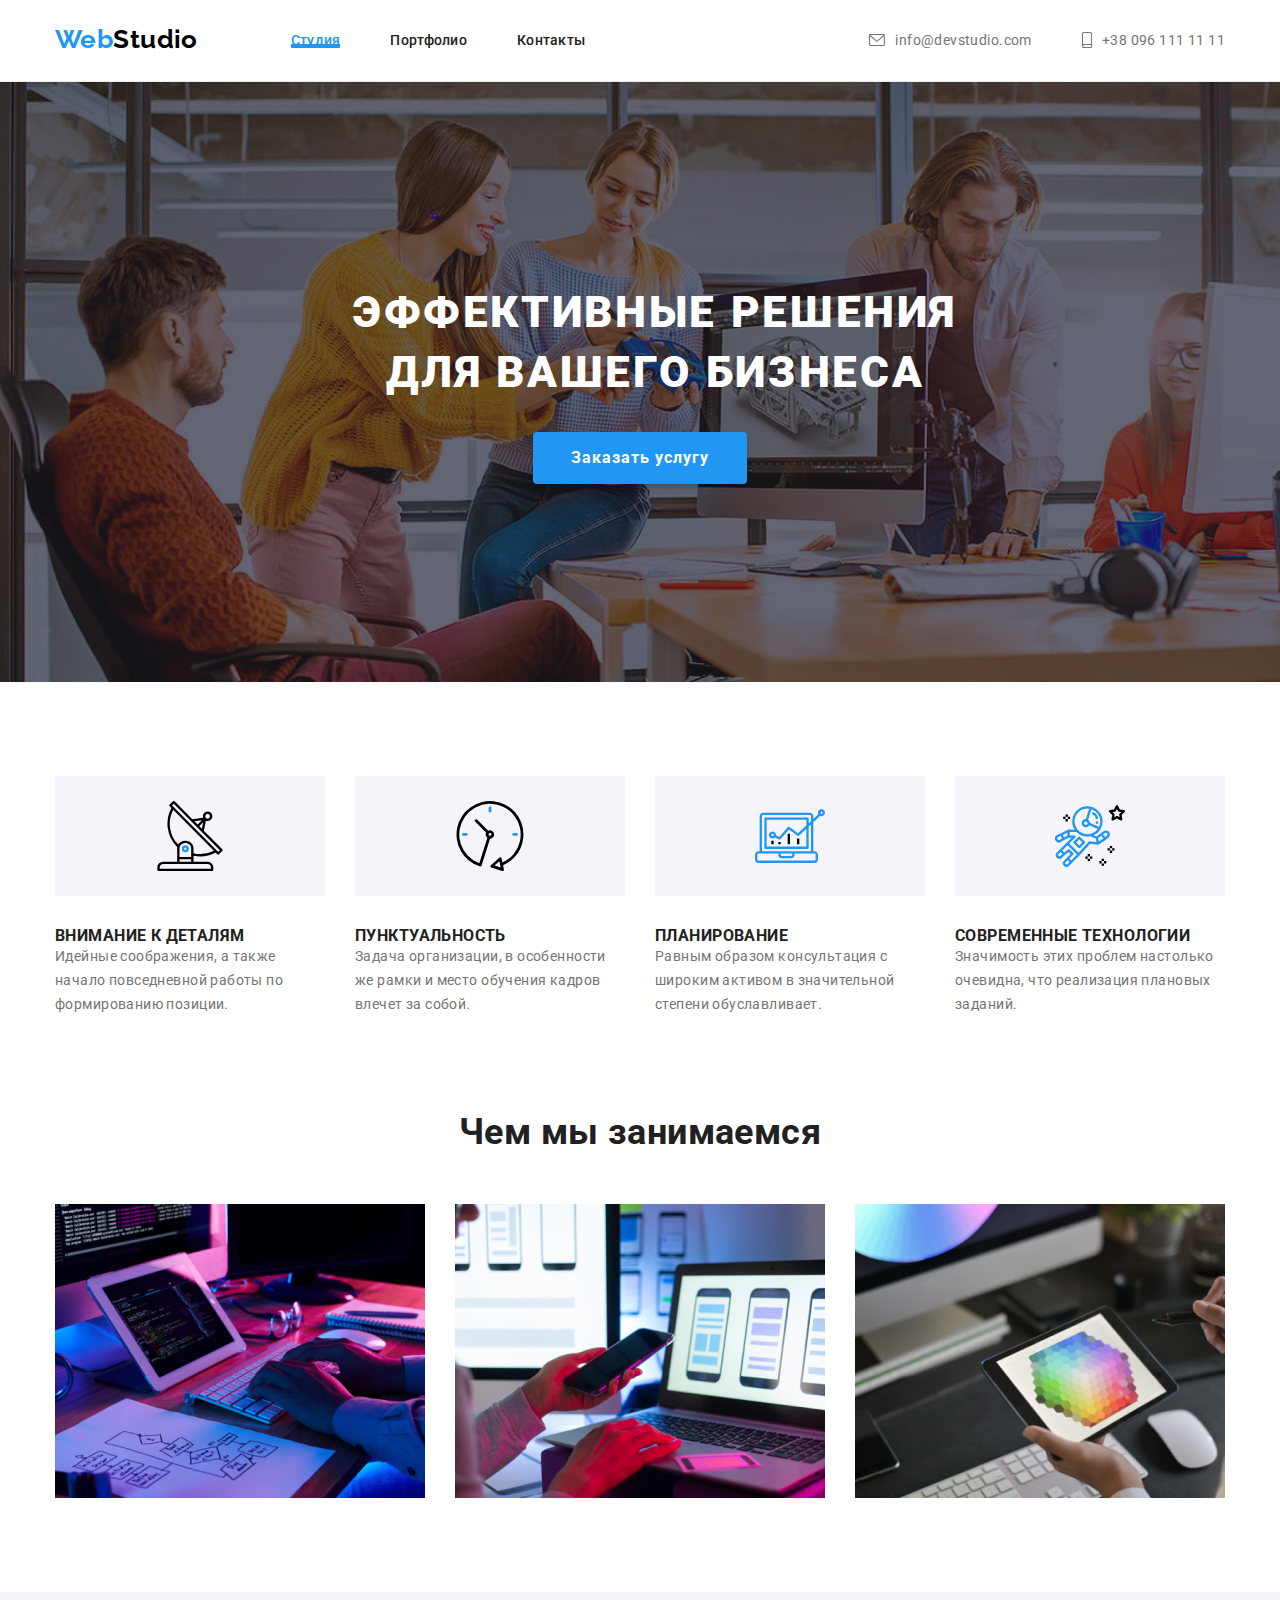
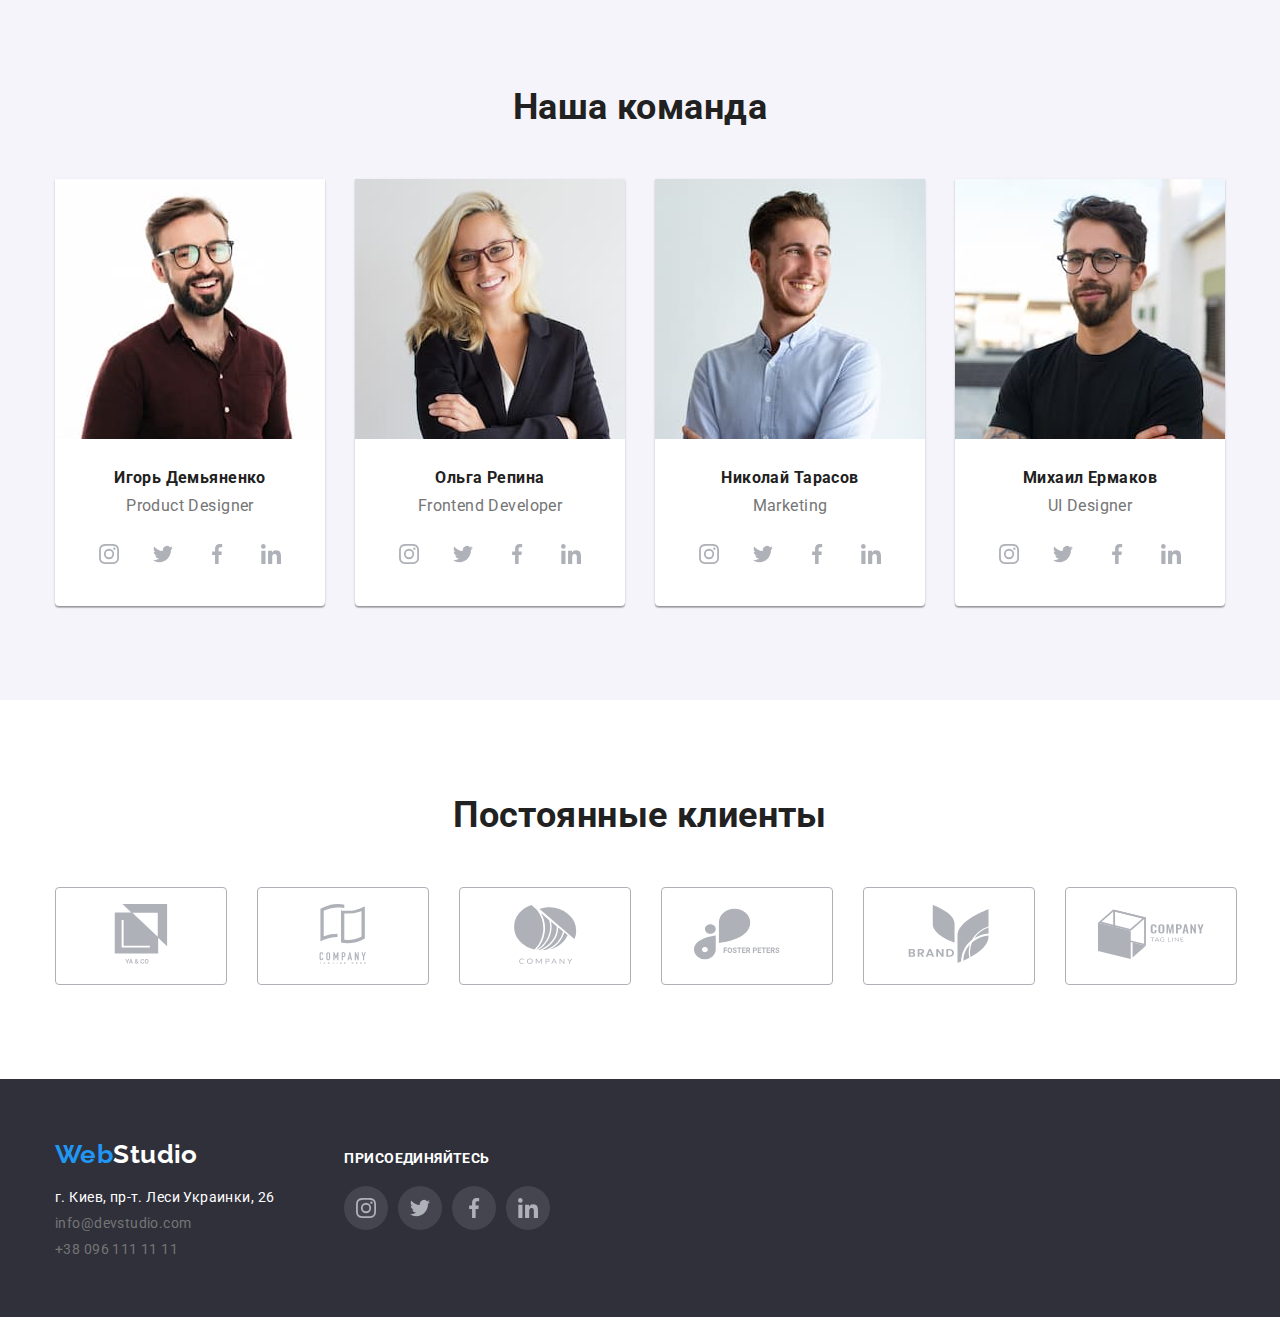
==== index.html @ b0d62fca "Add files via upload" ====
<!DOCTYPE html>
<html lang="ru">

<head>
    <meta charset="UTF-8">
    <meta name="description" content="Студия"/>
    <meta http-equiv="x-ua-compatible" content="ie=edge">
    <meta name="viewport" content="width=device-width, initial-scale=1.0">
        <link rel="stylesheet" href="css/modern-normalize.css">
    <link rel="stylesheet" href="./css/styles.css">
    <title>Эффективные решения для вашего бизнеса</title>
    <link rel="preconnect" href="https://fonts.googleapis.com">
    <link rel="preconnect" href="https://fonts.gstatic.com" crossorigin>
    <link href="https://fonts.googleapis.com/css2?family=Raleway:wght@700&family=Roboto:wght@400;500;700;900&display=swap"
    rel="stylesheet">
</head>

<body>
        <!--header-->
        <header>
            <div class="container">
                <div class="heading-list">
                    <!--website navigation-->
                    <nav class="heading-nav">
                        <a class="logo" href="./index.html"><span class="logo-blue">Web</span>Studio</a>
                        <ul class="menu">
                            <li class="menu-item"><a class="navigation  active" href="./index.html">Студия</a></li>
                            <li class="menu-item"><a class="navigation" href="./portfolio.html">Портфолио</a></li>
                            <li class="menu-item"><a class="navigation" href="/контакты">Контакты</a></li>
                        </ul>
                    </nav>
                    <ul class="contacts-in-header">
                        <li class=contact-info>
                            <a class="contact contact-first" href="mailto:info@devstudio.com">
                                <svg class="contacts-icon" width="16" height="12">
                                    <use href="./images/icons.svg#icon-envelope"></use>
                                </svg>
                                info@devstudio.com</a>
                        </li>
                        <li class=contact-info>
                            <a class="contact" href="tel:+380961111111">
                                <svg class="contacts-icon" width="10" height="16">
                                    <use href="./images/icons.svg#icon-smartphone"></use>
                                </svg>+38 096 111 11 11</a>
                        </li>
                    </ul>
                </div>
            </div>
        </header>


        <!--main content-->
        <main>
            <!--header block-->
            <section class="main-page-title">
            <div class="container">                
                <h1 class="main-title">ЭФФЕКТИВНЫЕ РЕШЕНИЯ ДЛЯ ВАШЕГО БИЗНЕСА</h1>
                <button class="order-button" type="button"><span class="button-text" data-modal-open>Заказать услугу</span></button>
            </div>
            <div class="backdrop is-hidden" data-modal>
                <div class="modal">
                    <button data-modal-close class="close-button"><svg width="30" height="30">
                        <use href="./images/close.svg">
                        </use>
                    </svg></button>
                </div>
            </div>
            </section>
            <!--description blocks-->
            <section class="section values">
            <div class="container">                
            <h2 hidden>Ценности команды</h2>
                <ul class="values-list">
                    <li class="value">
                        <div class="value-icon-background">
                        <svg class="value-icon" width="70" height="70">
                            <use href= "./images/icons.svg#icon-antenna">
                            </use>
                        </svg>
                        </div>
                        <h3 class="company-values">ВНИМАНИЕ К ДЕТАЛЯМ</h3>
                        <p class="company-values-description">Идейные соображения, а также начало повседневной работы по формированию позиции.</p>
                    </li>
                    <li class="value">
                        <div class="value-icon-background">
                        <svg class="value-icon" width="70" height="70">
                            <use href="./images/icons.svg#icon-clock">
                            </use>
                        </svg>
                        </div>
                        <h3 class="company-values">ПУНКТУАЛЬНОСТЬ</h3>
                        <p class="company-values-description">Задача организации, в особенности же рамки и место обучения кадров влечет за собой.</p>
                    </li>
                    <li class="value">
                        <div class="value-icon-background">
                        <svg class="value-icon" width="70" height="70">
                            <use href="./images/icons.svg#icon-diagram">
                            </use>
                        </svg>
                        </div>
                        <h3 class="company-values">ПЛАНИРОВАНИЕ</h3>
                        <p class="company-values-description">Равным образом консультация с широким активом в значительной степени обуславливает.</p>
                    </li>
                    <li class="value">
                        <div class="value-icon-background">
                        <svg class="value-icon" width="70" height="70">
                            <use href="./images/icons.svg#icon-astronaut">
                            </use>
                        </svg>
                        </div>
                        <h3 class="company-values">СОВРЕМЕННЫЕ ТЕХНОЛОГИИ</h3>
                        <p class="company-values-description">Значимость этих проблем настолько очевидна, что реализация плановых заданий.</p>
                    </li>
                </ul>
            </div>
            </section>

            <!--what we do section-->
            <section class="section">
                <div class="container">
                <h2 class="section-title">Чем мы занимаемся</h2>
                <ul class="what-we-do-content">
                    <li class="what-we-do-content-item"><img src="./images/box1.jpg" alt="кодировщик печатает в освещённой розовым комнате" width="370"/></li>
                    <li class="what-we-do-content-item"><img src="./images/box2.jpg" alt="девушка со смартфоном перед двумя мониторами" width="370"/></li>
                    <li class="what-we-do-content-item"><img src="./images/box3.jpg" alt="дизайнер выбирает цвет на планшете на фоне монитора" width="370"/></li>
                </ul>
                </div>
            </section>
 
            <!--our team section-->
            <section class="section our-team">
                <div class="container">
                <h2 class="section-title">Наша команда</h2>
                <ul class="team-section-content">
                    <li class="team-section-content-item"><img    src="./images/team1.jpg" 
                            alt="бородатый парень в очках и бардовой футболке" 
                            width="270" />
                    <div class="team-member-description">
                        <h3 class="team-member">Игорь Демьяненко</h3>
                        <p class="team-member-role">Product Designer</p>
                        <ul class="social-links">
                            <li class="social-link">
                                <a class="link-icon" href="#">
                                    <svg class="social-icon" width="20" height="20">
                                        <use href="./images/icons.svg#icon-instagram"></use>
                                    </svg>
                                </a>
                            </li>
                            <li class="social-link">
                                <a class="link-icon" href="#">
                                    <svg class="social-icon" width="20" height="20">
                                        <use href="./images/icons.svg#icon-twitter"></use>
                                    </svg>
                                </a>
                            </li>
                            <li class="social-link">
                                <a class="link-icon" href="#">
                                    <svg class="social-icon" width="20" height="20">
                                        <use href="./images/icons.svg#icon-facebook"></use>
                                    </svg>
                                </a>
                            </li>
                            <li class="social-link">
                                <a class="link-icon" href="#">
                                    <svg class="social-icon" width="20" height="20">
                                        <use href="./images/icons.svg#icon-linkedin"></use>
                                    </svg>
                                </a>
                            </li>
                        </ul>
                    </div>
                    </li> 
                    <li class="team-section-content-item"><img    src="./images/team2.jpg"
                            alt="блондинка в очках и чёрном пиджаке" 
                            width="270" />
                    <div class="team-member-description">
                        <h3 class="team-member">Ольга Репина</h3>
                        <p class="team-member-role">Frontend Developer</p>
                        <ul class="social-links">
                            <li class="social-link">
                                <a class="link-icon" href="#">
                                    <svg class="social-icon" width="20" height="20">
                                        <use href="./images/icons.svg#icon-instagram"></use>
                                    </svg>
                                </a>
                            </li>
                            <li class="social-link">
                                <a class="link-icon" href="#">
                                    <svg class="social-icon" width="20" height="20">
                                        <use href="./images/icons.svg#icon-twitter"></use>
                                    </svg>
                                </a>
                            </li>
                            <li class="social-link">
                                <a class="link-icon" href="#">
                                    <svg class="social-icon" width="20" height="20">
                                        <use href="./images/icons.svg#icon-facebook"></use>
                                    </svg>
                                </a>
                            </li>
                            <li class="social-link">
                                <a class="link-icon" href="#">
                                    <svg class="social-icon" width="20" height="20">
                                        <use href="./images/icons.svg#icon-linkedin"></use>
                                    </svg>
                                </a>
                            </li>
                        </ul>
                    </div>
                    </li>
                    <li class="team-section-content-item"><img    src="./images/team3.jpg" 
                            alt="парень в голубой рубашке улыбается и смотрит в сторону" 
                            width="270" />
                    <div class="team-member-description">
                        <h3 class="team-member">Николай Тарасов</h3>
                        <p class="team-member-role">Marketing</p>
                        <ul class="social-links">
                            <li class="social-link">
                                <a class="link-icon" href="#">
                                    <svg class="social-icon" width="20" height="20">
                                        <use href="./images/icons.svg#icon-instagram"></use>
                                    </svg>
                                </a>
                            </li>
                            <li class="social-link">
                                <a class="link-icon" href="#">
                                    <svg class="social-icon" width="20" height="20">
                                        <use href="./images/icons.svg#icon-twitter"></use>
                                    </svg>
                                </a>
                            </li>
                            <li class="social-link">
                                <a class="link-icon" href="#">
                                    <svg class="social-icon" width="20" height="20">
                                        <use href="./images/icons.svg#icon-facebook"></use>
                                    </svg>
                                </a>
                            </li>
                            <li class="social-link">
                                <a class="link-icon" href="#">
                                    <svg class="social-icon" width="20" height="20">
                                        <use href="./images/icons.svg#icon-linkedin"></use>
                                    </svg>
                                </a>
                            </li>
                        </ul>
                    </div>
                    </li>
                    <li class="team-section-content-item"><img    src="./images/team4.jpg" 
                            alt="парень с бородой в очках и чёрной футболке скрестил руки" 
                            width="270" />
                    <div class="team-member-description">
                        <h3 class="team-member">Михаил Ермаков</h3>
                        <p class="team-member-role">UI Designer</p>
                        <ul class="social-links">
                            <li class="social-link">
                                <a class="link-icon" href="#">
                                    <svg class="social-icon" width="20" height="20">
                                        <use href="./images/icons.svg#icon-instagram"></use>
                                    </svg>
                                </a>
                            </li>
                            <li class="social-link">
                                <a class="link-icon" href="#">
                                    <svg class="social-icon" width="20" height="20">
                                        <use href="./images/icons.svg#icon-twitter"></use>
                                    </svg>
                                </a>
                            </li>
                            <li class="social-link">
                                <a class="link-icon" href="#">
                                    <svg class="social-icon" width="20" height="20">
                                        <use href="./images/icons.svg#icon-facebook"></use>
                                    </svg>
                                </a>
                            </li>
                            <li class="social-link">
                                <a class="link-icon" href="#">
                                    <svg class="social-icon" width="20" height="20">
                                        <use href="./images/icons.svg#icon-linkedin"></use>
                                    </svg>
                                </a>
                            </li>
                        </ul>
                    </div>
                    </li>
                </ul>
                </div>
            </section>
            <section class="section">
            <div class="container">
            <h2 class="section-title">Постоянные клиенты</h2>
            <ul class="customers">
                <li class="customers-logo">
                    <a href="regular-customer">
                    <svg class="customer" width="106" height="60">
                        <use href="./images/icons.svg#icon-customer1"></use>
                    </svg>
                    </a>
                </li>
                <li class="customers-logo">
                    <a href="regular-customer">
                    <svg class="customer" width="106" height="60">
                        <use href="./images/icons.svg#icon-customer2"></use>
                    </svg>
                    </a>
                </li>
                <li class="customers-logo">
                    <a href="regular-customer">
                    <svg class="customer" width="106" height="60">
                        <use href="./images/icons.svg#icon-customer3"></use>
                    </svg>
                    </a>
                </li>
                <li class="customers-logo">
                    <a href="regular-customer">
                    <svg class="customer" width="106" height="60">
                        <use href="./images/icons.svg#icon-customer4"></use>
                    </svg>
                    </a>
                </li>
                <li class="customers-logo">
                    <a href="regular-customer">
                    <svg class="customer" width="106" height="60">
                        <use href="./images/icons.svg#icon-customer5"></use>
                    </svg>
                    </a>
                </li>
                <li class="customers-logo">
                    <a href="regular-customer">
                    <svg class="customer" width="106" height="60">
                        <use href="./images/icons.svg#icon-customer6"></use>
                    </svg>
                    </a>
                </li>
            </ul>
            </section>
        </main>

<!-- footer -->
        <footer class="footer">
            <div class="container container-footer">
            <div class="contacts-content">
                <a class="logo-footer" href="./index.html"><span class="logo-blue">Web</span>Studio</a>
                <address>
                    <ul class="contacts-footer">
                        <li><span class="contact-adress">г. Киев, пр-т. Леси Украинки, 26</span></li>
                        <li class="contact-footer"><a class="contact" href="mailto:info@devstudio.com">info@devstudio.com</a>
                        </li>
                        <li class="contact-footer"><a class="contact" href="tel:+380961111111">+38 096 111 11 11</a></li>
                    </ul>
                </address>
            </div>
                <div class="footer-social-networks">
                    <h4 class="footer-social-networks-title">ПРИСОЕДИНЯЙТЕСЬ</h4>
                        <ul class="social-links-footer">
                            <li class="social-link">
                                <a class="social-network-icon" href="#">
                                    <svg class="network-icon" width="20" height="20">
                                        <use href="./images/icons.svg#icon-instagram"></use>
                                    </svg>
                                </a>
                            </li>
                            <li class="social-link">
                                <a class="social-network-icon" href="#">
                                    <svg class="network-icon" width="20" height="20">
                                        <use href="./images/icons.svg#icon-twitter"></use>
                                    </svg>
                                </a>
                            </li>
                            <li class="social-link">
                                <a class="social-network-icon" href="#">
                                    <svg class="network-icon" width="20" height="20">
                                        <use href="./images/icons.svg#icon-facebook"></use>
                                    </svg>
                                </a>
                            </li>
                            <li class="social-link">
                                <a class="social-network-icon" href="#">
                                    <svg class="network-icon" width="20" height="20">
                                        <use href="./images/icons.svg#icon-linkedin"></use>
                                    </svg>
                                </a>
                            </li>
                        </ul>
                </div>
            </div>
        </footer>
<script src="./js/modal.js"></script>
</body>
</html>
---- css/styles.css ----
:root {
  --primary-font: 'Roboto';
  --secondary-font: 'Raleway';
  --background-color: #fff;
  --primary-color: #212121;
  --logo-main-color: #000;
  --logo-secondary-color: #2196f3;
  --small-text-color: #757575;
  --background-extra: #f5f4fa;
  --footer-background: #2f303a;
  --customer-logo: #afb1b8;
}

body {
  font-family: var(--primary-font, --secondary-font);
  font-size: 14px;
  line-height: 1.19;
  color: var(--primary-color);
  background-color: var(--background-color);
  letter-spacing: 0.03em;
}
* {
  box-sizing: border-box;
}
ul {
  list-style: none;
  margin: 0px;
  padding: 0px;
}
h1,
h2,
h3,
h4,
h5,
h6,
p {
  margin: 0px;
  padding: 0px;
}
ul {
  list-style: none;
  padding-left: 0px;
  margin: 0px;
}
a {
  text-decoration: none;
}
button {
  cursor: pointer;
}
img {
  max-width: 100%;
  height: auto;
  display: block;
}
.container {
  width: 1200px;
  padding: 0px 15px;
  margin: 0px auto;
}
.section {
  padding: 94px 0px;
}
/*=====header+footer=====*/
header {
  border-bottom: 1px solid #ececec;
}
.heading-list {
  display: flex;
  align-items: center;
  align-content: center;
  justify-content: space-between;
}
.logo {
  font-family: var(--secondary-font);
  font-weight: 700;
  font-size: 26px;
  color: var(--logo-main-color);
  padding-top: 24px;
  padding-bottom: 25px;
  margin-right: 93px;
}
.logo-blue {
  color: var(--logo-secondary-color);
}

/* navigation */
.heading-nav {
  display: flex;
  justify-content: space-between;
  align-items: center;
  align-content: center;
}
.menu {
  display: flex;
  justify-content: space-between;
  padding: 32px 0px;
}
.menu-item {
  margin: 0px 50px 0px 0px;
}
.menu-item:last-child {
  margin-right: 0px;
}
.navigation {
  letter-spacing: 0.02em;
  color: var(--primary-color);
  font-weight: 500;
}
.navigation:hover {
  color: var(--logo-secondary-color);
  transition: 250ms cubic-bezier(0.4, 0, 0.2, 1);
}
.active {
  color: var(--logo-secondary-color);
  position: relative;
}
.active::after {
  content: '';
  display: block;
  width: 100%;
  height: 4px;
  background-color: var(--logo-secondary-color);
  position: absolute;
  left: 0;
  bottom: 0;
}
/* contacts */
.contacts-in-header {
  display: flex;
  justify-content: space-between;
  padding: 0px;
  align-items: center;
}
.contact {
  color: var(--small-text-color);
  font-style: normal;
  display: flex;
  align-items: center;
}
.contact-info {
  display: flex;
  fill: var(--small-text-color);
}
.contact:hover,
.contact:focus {
  color: var(--logo-secondary-color);
  transition: 250ms cubic-bezier(0.4, 0, 0.2, 1);
}
.contact:hover .contacts-icon,
.contact:focus .contacts-icon {
  fill: var(--logo-secondary-color);
  transition: 250ms cubic-bezier(0.4, 0, 0.2, 1);
}

.contact-first {
  margin: 0px 50px 0px 0px;
}

.contact-adress {
  color: var(--background-color);
  font-style: normal;
}
.contacts-icon {
  margin-right: 10px;
}

/*=====main content portfolio=====*/
.project-portfolio-navigation {
  display: flex;
  justify-content: center;
  margin-bottom: 50px;
}
.portfolio-navigation-item {
  padding-left: 8px;
}
.portfolio-navigation-item:first-child {
  padding-left: 0px;
}
.portfolio-navigation-item:last-child {
  margin-right: 0px;
}
.portfolio-navigation-item:first-child {
  margin-left: 0px;
}
.button {
  color: var(--primary-color);
  font-size: 16px;
  text-align: center;
  line-height: 1.625;
  background: var(--background-extra);
  border-radius: 4px;
  border: 0px solid var(--background-extra);
  padding: 6px 20px;
}
.button:last-child {
  margin: 0px;
}
.button:hover,
.button:focus {
  color: var(--background-color);
  background: var(--logo-secondary-color);
  box-shadow: 0px 2px 2px 0px #0000001f, 0px 1px 2px 0px #00000014, 0px 3px 1px 0px #0000001a;
  border: 0px solid var(--logo-secondary-color);
  transition: 250ms cubic-bezier(0.4, 0, 0.2, 1);
}

/* ====project-samples ====*/
.element {
  list-style: none;
  padding-left: 0px;
  margin: 0px;
}
.project-examples {
  display: flex;
  flex-wrap: wrap;
  margin-top: -15px;
}
.project-sample {
  box-sizing: content-box;
  width: 370px;
  margin: 15px 0px 15px 30px;
}
.project-border:hover,
.project-border:focus {
  display: block;
  box-shadow: 1px 4px 6px 0px rgba(0, 0, 0, 0.16), 0px 4px 4px 0px rgba(0, 0, 0, 0.06),
    0px 1px 1px 0px rgba(0, 0, 0, 0.12);
  transition: 250ms cubic-bezier(0.4, 0, 0.2, 1);
}
.project-sample:nth-child(3n + 1) {
  margin-left: 0px;
}
/* .project-sample:nth-child(3n + 2) {
  margin-right: 0px;
} */
.projects {
  font-weight: 700;
  font-size: 18px;
  line-height: 2;
  letter-spacing: 0.06em;
  justify-content: flex-start;
}
.projects-type {
  font-size: 16px;
  line-height: 1.875;
  color: var(--small-text-color);
  justify-content: flex-start;
  margin-top: 4px;
}
.project-discription {
  padding: 20px 24px;
  border-left: 1px solid #eeeeee;
  border-right: 1px solid #eeeeee;
  border-bottom: 1px solid #eeeeee;
}
/*======main content studio======*/
.main-page-title {
  background: var(--footer-background);
  align-items: center;
  padding: 200px 0px;
  background-image: linear-gradient(rgba(47, 48, 58, 0.4), rgba(47, 48, 58, 0.4)),
    url(../images/header.jpg);
  background-repeat: no-repeat;
  background-size: cover;
  max-width: 1600px;
  margin: 0px auto;
  height: 600px;
}
.main-title {
  font-size: 44px;
  font-style: black;
  font-weight: 900;
  line-height: 1.364;
  color: var(--background-color);
  text-align: center;
  letter-spacing: 0.06em;
  text-transform: uppercase;
  justify-content: center;
  width: 696px;
  margin: 0px 252px 30px 252px;
}
.order-button {
  font-weight: 700;
  font-size: 16px;
  line-height: 1.875;
  color: var(--background-color);
  display: flex;
  align-items: center;
  text-align: center;
  letter-spacing: 0.06em;
  justify-content: center;
  background: var(--logo-secondary-color);
  box-shadow: 0px 4px 4px rgba(0, 0, 0, 0.15);
  border-radius: 4px;
  justify-content: center;
  margin: auto;
  border: none;
}
.button-text {
  padding: 10px 32px;
}
/*=====compamy values section=====*/
.values-list {
  display: flex;
  justify-content: space-between;
}
.values {
  padding-bottom: 0px;
}
.company-values {
  font-weight: 700;
  text-transform: uppercase;
}
.company-values-description {
  font-weight: 400;
  line-height: 1.71;
  color: var(--small-text-color);
}
.value {
  width: 270px;
}
.value:last-child {
  margin-right: 0px;
}
.value-icon-background {
  background: var(--background-extra);
  height: 120px;
  margin-bottom: 30px;
  display: flex;
  justify-content: center;
  align-items: center;
}
/* .value-icon {
} */
/*=====what we do section=====*/
.what-we-do-content {
  display: flex;
  justify-content: space-between;
}
.what-we-do-content-item:last-child {
  margin-right: 0px;
}
.section-title {
  font-weight: 700;
  font-size: 36px;
  text-align: center;
  margin-bottom: 50px;
}
/*======our team section====== */
.our-team {
  background-color: var(--background-extra);
}
.team-section-content {
  display: flex;
  justify-content: space-between;
}
.team-section-content-item {
  box-shadow: 0px 2px 1px 0px #00000033, 0px 1px 1px 0px #00000024, 0px 1px 3px 0px #0000001f;
  border-radius: 0px 0px 4px 4px;
  background-color: var(--background-color);
}
.team-section-content-item:not(:first-child) {
  margin-left: 30px;
}
.team-member {
  font-size: 16px;
  line-height: 1.17;
  text-align: center;
  margin-bottom: 10px;
}
.team-member-role {
  font-size: 16px;
  line-height: 1.17;
  font-weight: 400;
  color: var(--small-text-color);
  text-align: center;
}
.team-member-description {
  padding: 30px 32px 30px 32px;
}
.social-links {
  display: flex;
  justify-content: space-between;
  align-items: center;
  margin-top: 16px;
  box-sizing: border-box;
}
.social-link {
  margin-left: 10px;
  fill: var(--customer-logo);
}
.social-link:hover,
.social-link:focus {
  background: var(--logo-secondary-color);
  fill: var(--background-color);
  border-radius: 50%;
  transition: 250ms cubic-bezier(0.4, 0, 0.2, 1);
}
.social-link:first-child {
  margin-left: 0px;
}
.link-icon {
  padding: 12px;
  display: flex;
  align-items: center;
  justify-content: center;
  width: 44px;
  height: 44px;
}

/* =========customers section ========*/
.customers {
  display: flex;
  justify-content: space-between;
  align-items: center;
}
.customers-logo {
  margin-left: 30px;
  box-sizing: border-box;
  border-radius: 4px;
  border: 1px solid var(--customer-logo);
  fill: var(--customer-logo);
}
.customers-logo:hover,
.customers-logo:focus {
  fill: var(--logo-secondary-color);
  border: 1px solid var(--logo-secondary-color);
  transition: 250ms cubic-bezier(0.4, 0, 0.2, 1);
}
.customers-logo:first-child {
  margin-left: 0px;
}
.customer {
  margin: 16px 32px;
}
/*===== footer =====*/
.footer {
  background-color: var(--footer-background);
  padding: 60px 0px;
}
.logo-footer {
  font-family: var(--secondary-font);
  font-weight: 700;
  font-size: 26px;
  color: var(--background-color);
}
.contacts-footer {
  display: flex;
  flex-direction: column;
  margin-top: 20px;
  padding: 0px;
}
.contact-footer {
  margin-top: 9px;
}
.container-footer {
  display: flex;
  align-items: baseline;
}
.footer-social-networks {
  margin-left: 70px;
}
.footer-social-networks-title {
  color: var(--background-color);
  line-height: 1.17;
  font-weight: 700;
  letter-spacing: 0.03em;
}
.social-network-icon {
  background: rgba(255, 255, 255, 0.1);
  color: var(--background-color);
  border-radius: 50%;
  padding: 12px;
  display: flex;
  align-items: center;
  justify-content: center;
  width: 44px;
  height: 44px;
}
.social-network-icon:hover,
.social-network-icon:focus {
  background: var(--logo-secondary-color);
  border-radius: 50%;
  transition: 250ms cubic-bezier(0.4, 0, 0.2, 1);
}
.social-links-footer {
  display: flex;
  justify-content: space-between;
  align-items: center;
  margin-top: 20px;
  box-sizing: content-box;
}

/* ======Модальное окно====== */
.backdrop {
  cursor: not-allowed;
  display: flex;
  background-color: rgba(0, 0, 0, 0.1);
  position: fixed;
  left: 0;
  top: 0;
  height: 100%;
  width: 100%;
  opacity: 1;
  transition: opacity 250ms cubic-bezier(0.4, 0, 0.2, 1);
}
.backdrop.is-hidden {
  opacity: 0;
  pointer-events: none;
}
.modal {
  position: absolute;
  top: 50%;
  left: 50%;
  min-height: 581px;
  min-width: 528px;
  padding: 15px;
  background-color: var(--background-color);
  transform: translate(-50%, -50%) scale(1);
  transition: 250ms cubic-bezier(0.4, 0, 0.2, 1);
}
.close-button {
  position: absolute;
  top: 0;
  right: 0;
  margin: 8px;
}
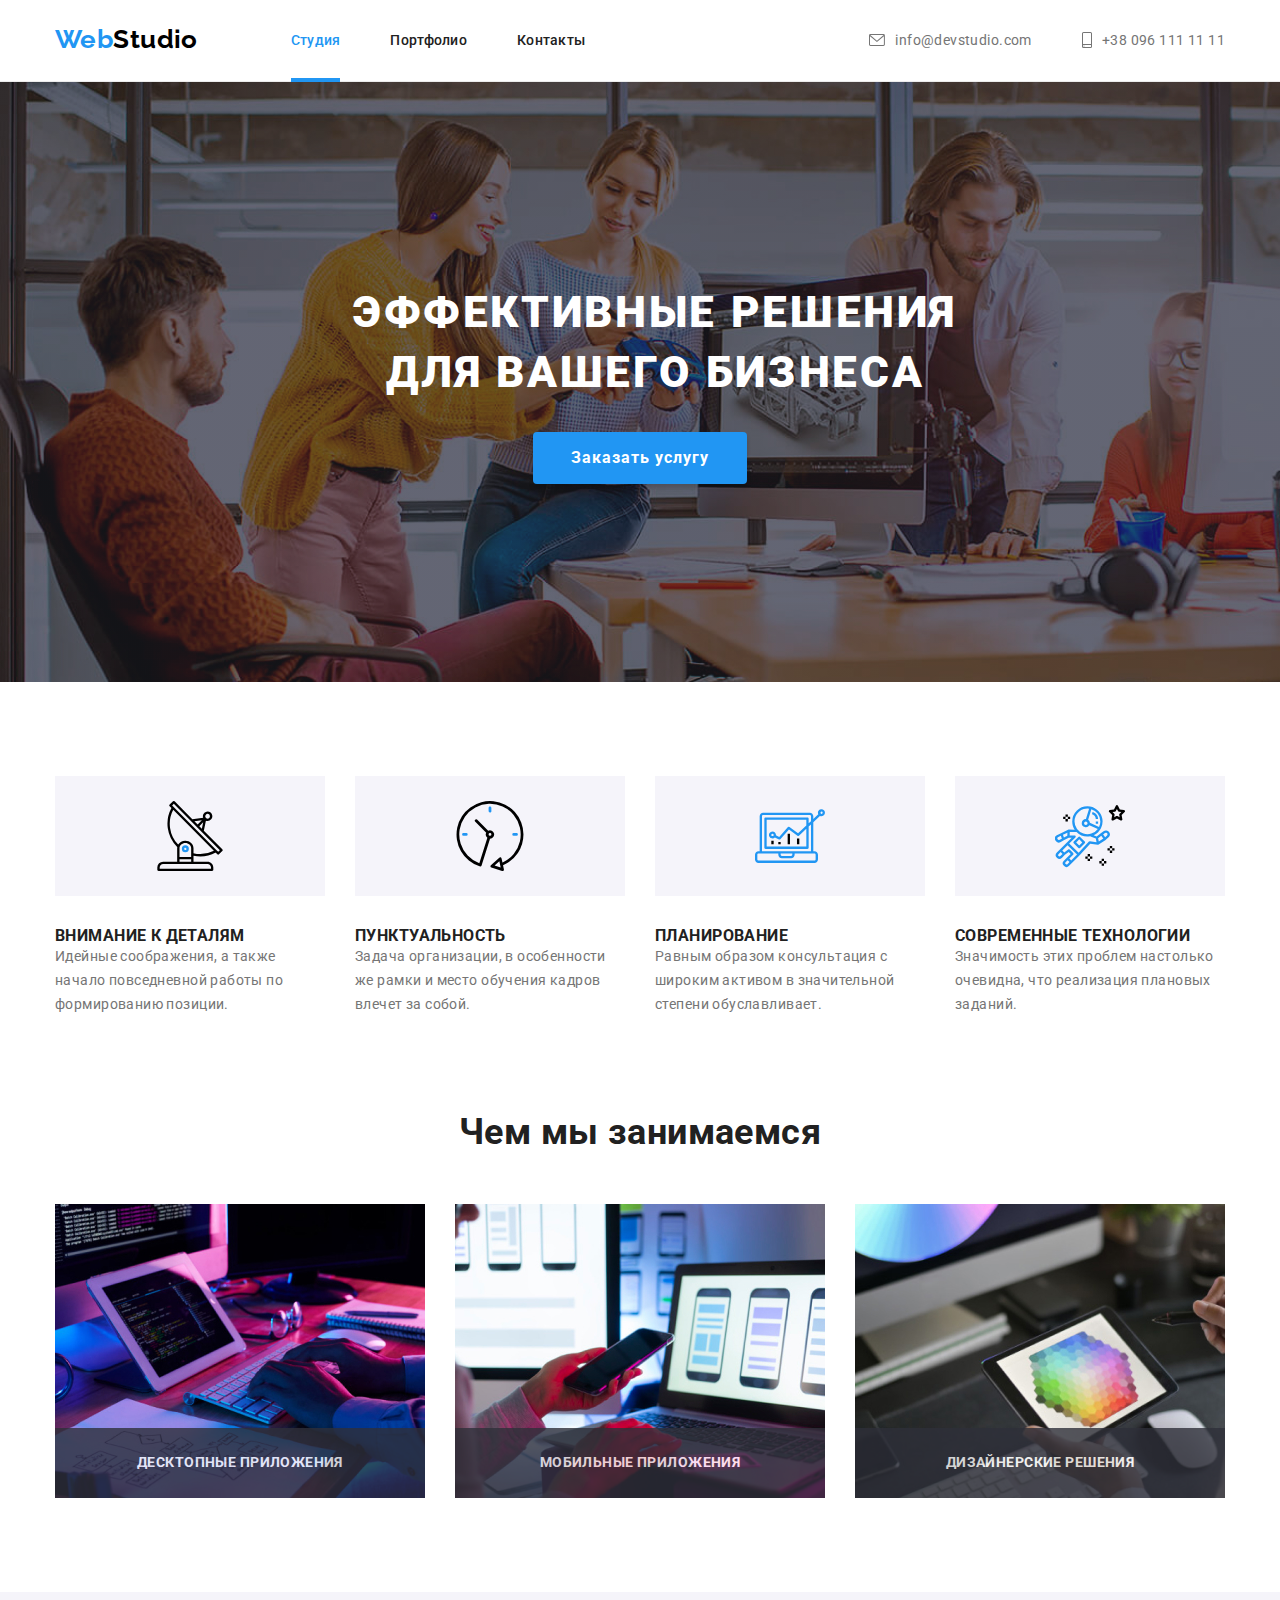
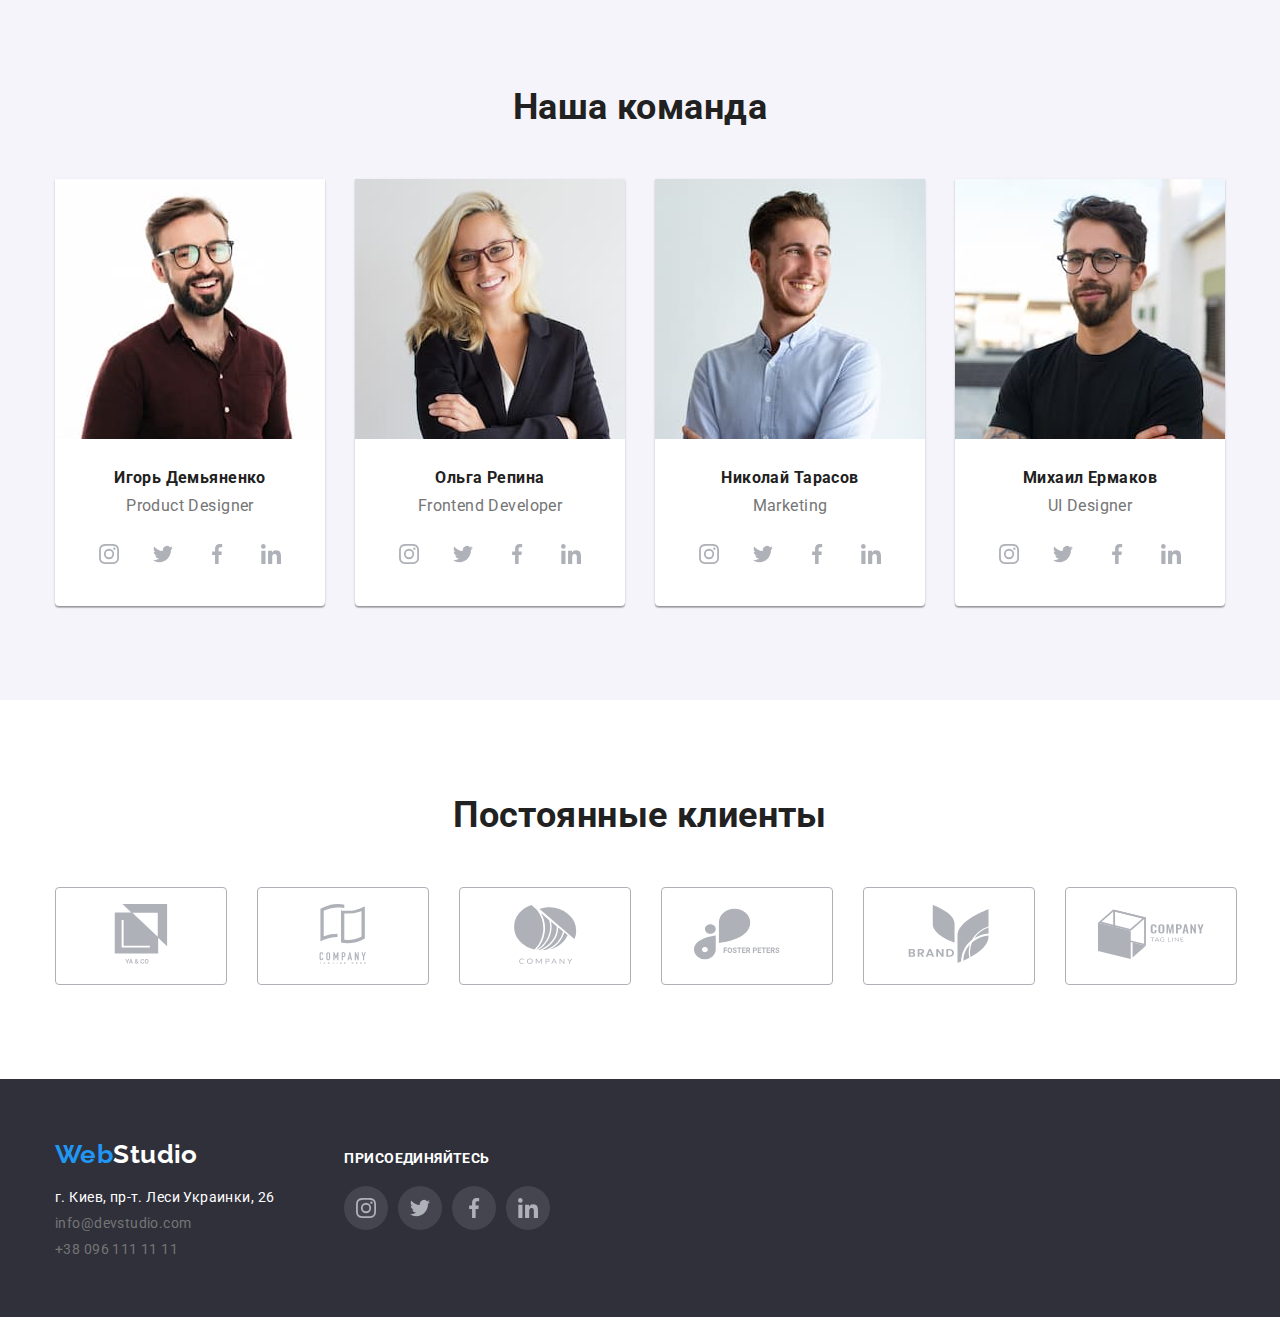
==== commit 117ada75: "Add files via upload" ====
--- a/index.html
+++ b/index.html
@@ -120,9 +120,12 @@
                 <div class="container">
                 <h2 class="section-title">Чем мы занимаемся</h2>
                 <ul class="what-we-do-content">
-                    <li class="what-we-do-content-item"><img src="./images/box1.jpg" alt="кодировщик печатает в освещённой розовым комнате" width="370"/></li>
-                    <li class="what-we-do-content-item"><img src="./images/box2.jpg" alt="девушка со смартфоном перед двумя мониторами" width="370"/></li>
-                    <li class="what-we-do-content-item"><img src="./images/box3.jpg" alt="дизайнер выбирает цвет на планшете на фоне монитора" width="370"/></li>
+                    <li class="what-we-do-content-item"><img src="./images/box1.jpg" alt="кодировщик печатает в освещённой розовым комнате" width="370"/> 
+                    <div class="what-we-do-description"> <span class="description-text">ДЕСКТОПНЫЕ ПРИЛОЖЕНИЯ</span></div></li>
+                    <li class="what-we-do-content-item"><img src="./images/box2.jpg" alt="девушка со смартфоном перед двумя мониторами" width="370"/>
+                    <div class="what-we-do-description"><span class="description-text">МОБИЛЬНЫЕ ПРИЛОЖЕНИЯ</span></div></li>
+                    <li class="what-we-do-content-item"><img src="./images/box3.jpg" alt="дизайнер выбирает цвет на планшете на фоне монитора" width="370"/>
+                    <div class="what-we-do-description"><span class="description-text">ДИЗАЙНЕРСКИЕ РЕШЕНИЯ</span></div></li>
                 </ul>
                 </div>
             </section>
--- a/css/styles.css
+++ b/css/styles.css
@@ -19,7 +19,9 @@
   background-color: var(--background-color);
   letter-spacing: 0.03em;
 }
-* {
+*,
+::before,
+::after {
   box-sizing: border-box;
 }
 ul {
@@ -124,6 +126,7 @@
   position: absolute;
   left: 0;
   bottom: 0;
+  top: 46px;
 }
 /* contacts */
 .contacts-in-header {
@@ -221,6 +224,7 @@
   width: 370px;
   margin: 15px 0px 15px 30px;
 }
+
 .project-border:hover,
 .project-border:focus {
   display: block;
@@ -253,6 +257,27 @@
   border-left: 1px solid #eeeeee;
   border-right: 1px solid #eeeeee;
   border-bottom: 1px solid #eeeeee;
+}
+
+.overlay {
+  position: relative;
+  overflow: hidden;
+}
+.overlay::before {
+  content: '';
+  display: inline;
+  position: absolute;
+  top: 0;
+  left: 0;
+  width: 100%;
+  height: 100%;
+  background-color: var(--logo-secondary-color);
+  opacity: 0.9;
+  transform: translateY(100%);
+  transition: 250ms cubic-bezier(0.4, 0, 0.2, 1);
+}
+.project-sample:hover .overlay::before {
+  transform: translateY(0);
 }
 /*======main content studio======*/
 .main-page-title {
@@ -346,6 +371,20 @@
   font-size: 36px;
   text-align: center;
   margin-bottom: 50px;
+}
+
+.what-we-do-description {
+  background-color: var(--footer-background);
+  opacity: 0.8;
+  height: 70px;
+  display: flex;
+  align-items: center;
+  justify-content: center;
+  margin-top: -70px;
+}
+.description-text {
+  font-weight: 700;
+  color: var(--background-color);
 }
 /*======our team section====== */
 .our-team {
@@ -525,4 +564,5 @@
   top: 0;
   right: 0;
   margin: 8px;
-}
+  border-radius: 50%;
+}
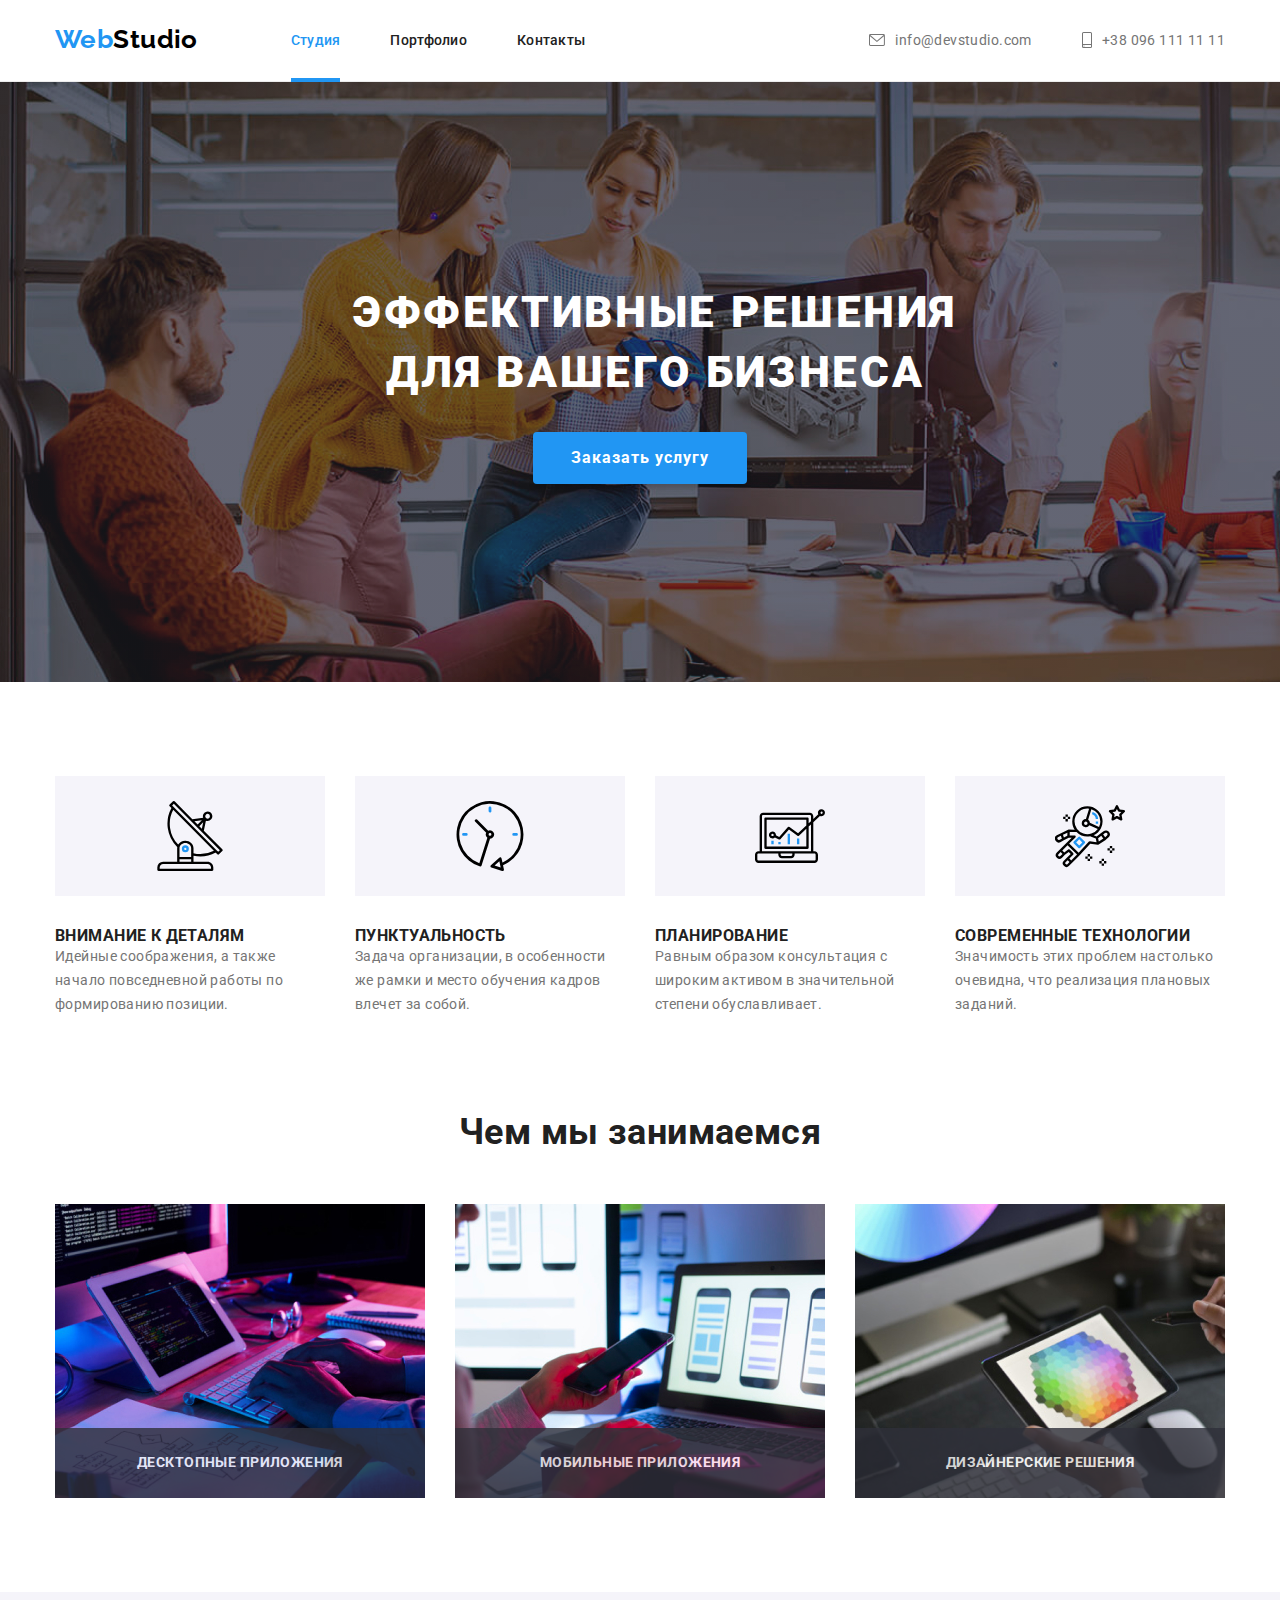
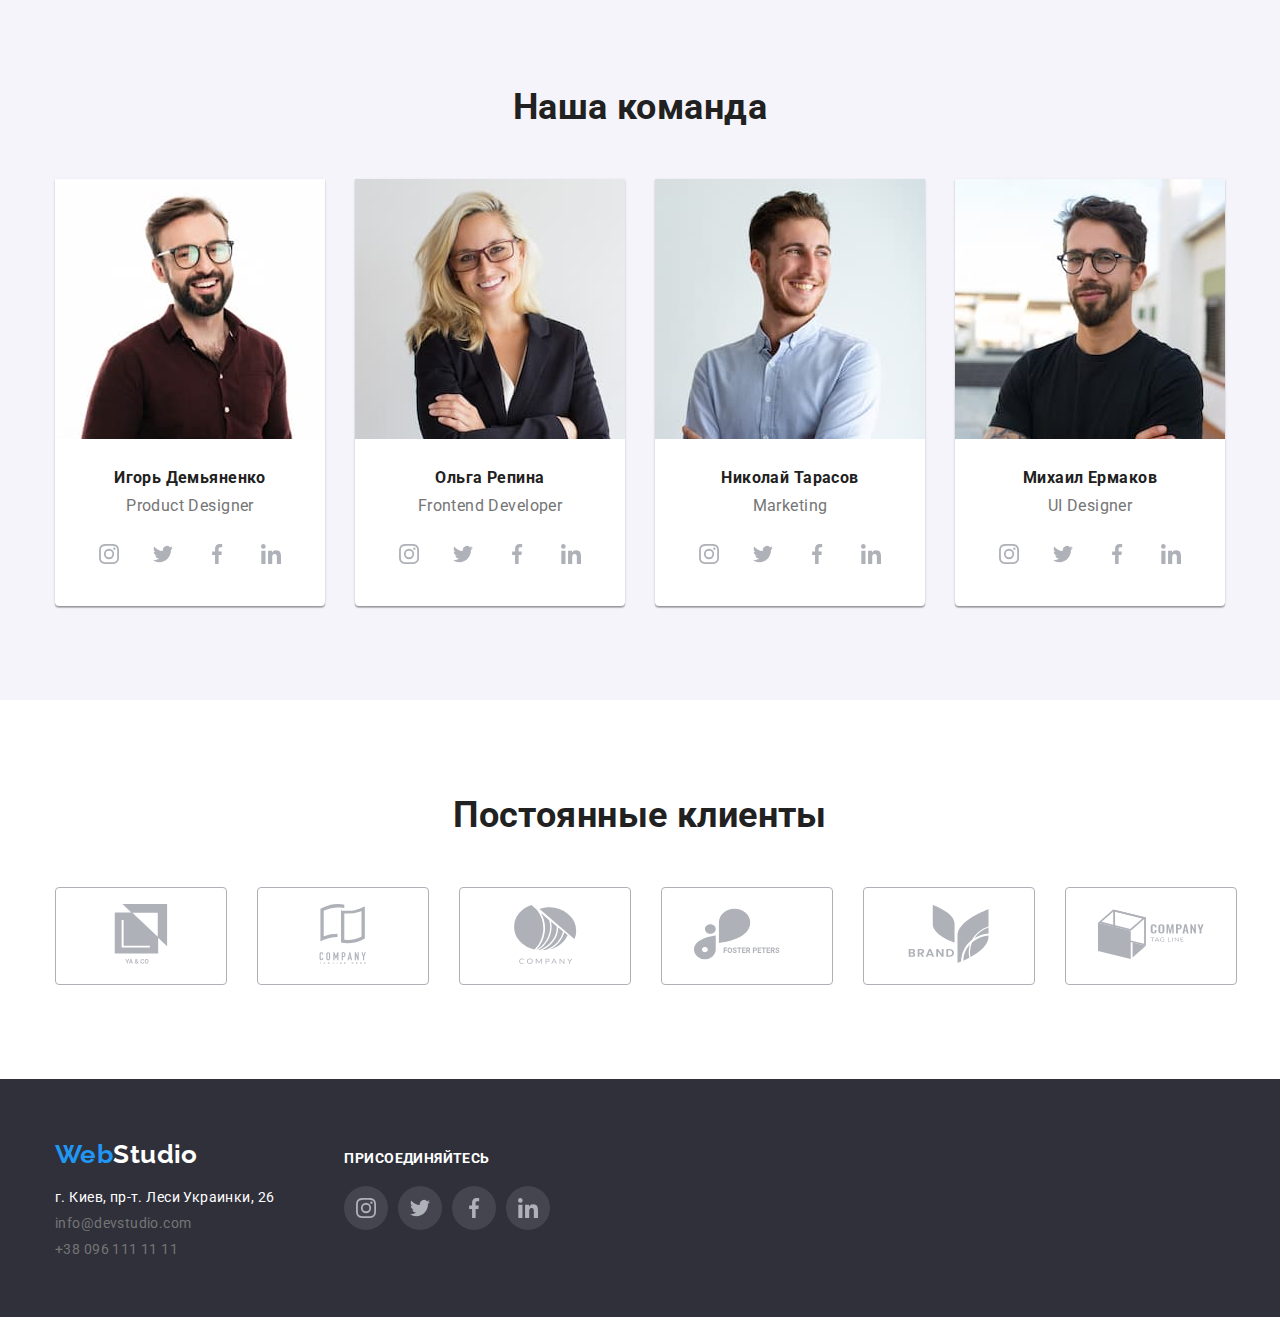
==== commit 79e2d058: "Add files via upload" ====
--- a/index.html
+++ b/index.html
@@ -57,14 +57,7 @@
                 <h1 class="main-title">ЭФФЕКТИВНЫЕ РЕШЕНИЯ ДЛЯ ВАШЕГО БИЗНЕСА</h1>
                 <button class="order-button" type="button"><span class="button-text" data-modal-open>Заказать услугу</span></button>
             </div>
-            <div class="backdrop is-hidden" data-modal>
-                <div class="modal">
-                    <button data-modal-close class="close-button"><svg width="30" height="30">
-                        <use href="./images/close.svg">
-                        </use>
-                    </svg></button>
-                </div>
-            </div>
+           
             </section>
             <!--description blocks-->
             <section class="section values">
@@ -389,6 +382,16 @@
                 </div>
             </div>
         </footer>
+    <div class="backdrop is-hidden" data-modal>
+        <div class="modal">
+            <button data-modal-close class="close-button">
+                <svg width="30" height="30">
+                    <use href="./images/close.svg">
+                    </use>
+                </svg>
+            </button>
+        </div>
+    </div>
 <script src="./js/modal.js"></script>
 </body>
 </html>--- a/css/styles.css
+++ b/css/styles.css
@@ -263,9 +263,7 @@
   position: relative;
   overflow: hidden;
 }
-.overlay::before {
-  content: '';
-  display: inline;
+.overlay-block {
   position: absolute;
   top: 0;
   left: 0;
@@ -273,11 +271,20 @@
   height: 100%;
   background-color: var(--logo-secondary-color);
   opacity: 0.9;
-  transform: translateY(100%);
-  transition: 250ms cubic-bezier(0.4, 0, 0.2, 1);
-}
-.project-sample:hover .overlay::before {
+  transform: translateY(101%);
+  transition: 250ms cubic-bezier(0.4, 0, 0.2, 1);
+}
+
+.project-sample:hover .overlay-block {
   transform: translateY(0);
+}
+.overlay-text {
+  color: var(--background-color);
+  font-size: 18px;
+  display: block;
+  padding: 63px 24px;
+  opacity: 0.9;
+  line-height: 1.56;
 }
 /*======main content studio======*/
 .main-page-title {
@@ -529,6 +536,7 @@
   align-items: center;
   margin-top: 20px;
   box-sizing: content-box;
+  border-radius: 50%;
 }
 
 /* ======Модальное окно====== */
